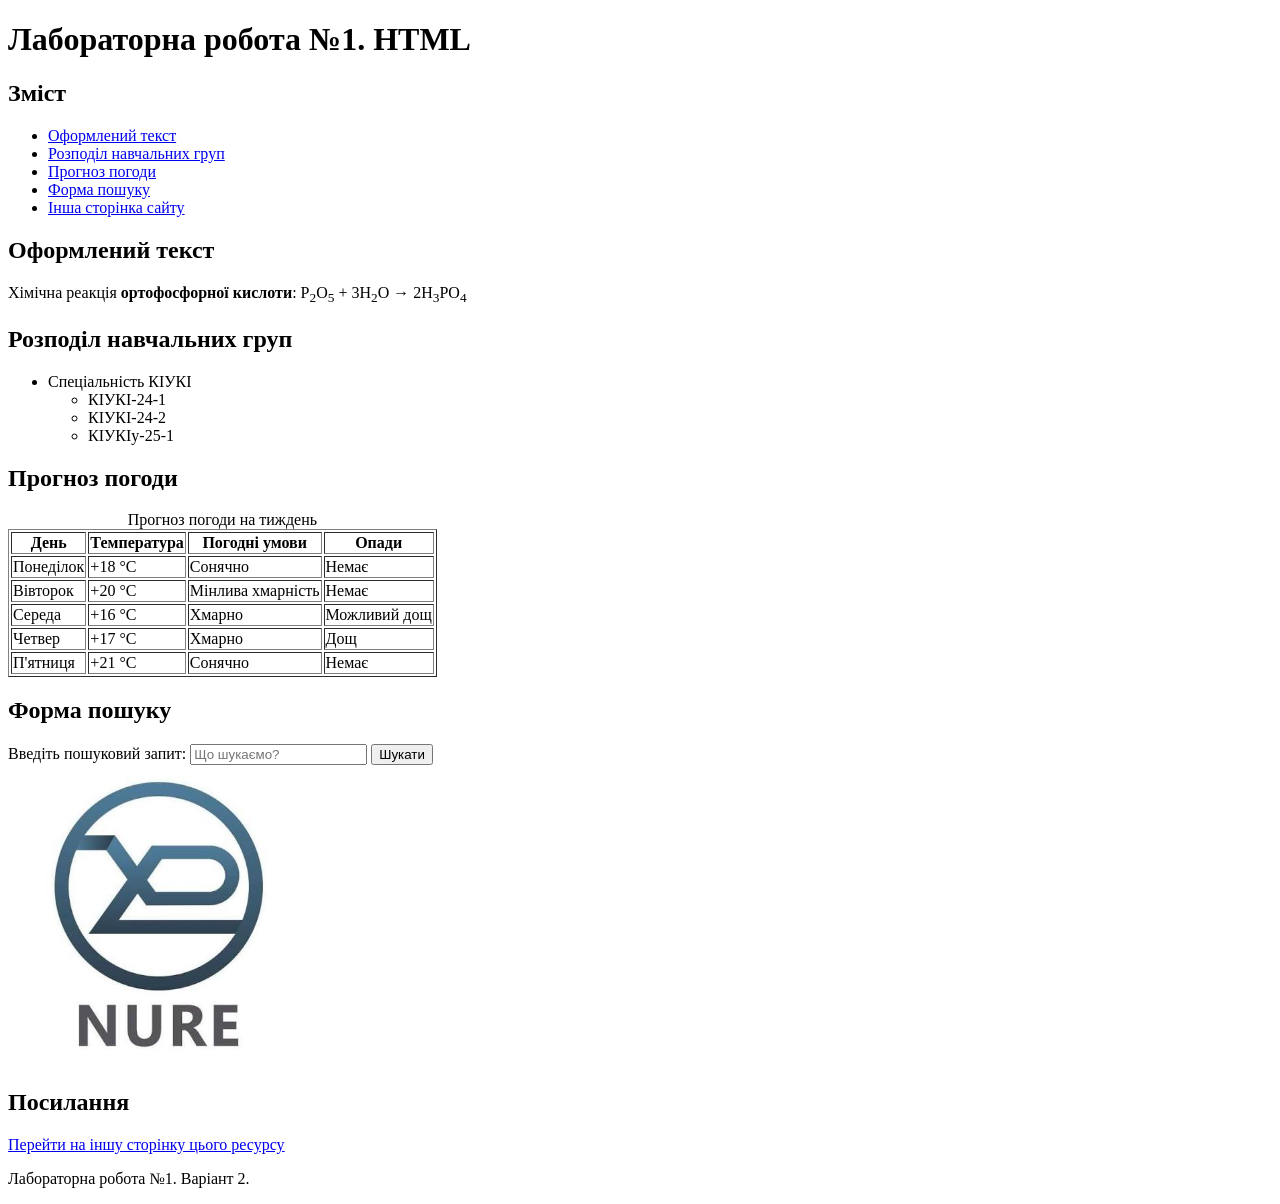
==== index.html @ 472a040c "Add files via upload" ====
<!DOCTYPE html>
<html lang="uk">
<head>
    <meta charset="UTF-8">
    <meta name="viewport" content="width=device-width, initial-scale=1.0">
    <title>Лабораторна робота №1 — Варіант 2</title>
</head>
<body>

    <header>
        <h1>Лабораторна робота №1. HTML</h1>

        <nav>
            <h2>Зміст</h2>
            <ul>
                <li><a href="#text">Оформлений текст</a></li>
                <li><a href="#list">Розподіл навчальних груп</a></li>
                <li><a href="#weather">Прогноз погоди</a></li>
                <li><a href="#search">Форма пошуку</a></li>
                <li><a href="second.html">Інша сторінка сайту</a></li>
            </ul>
        </nav>
    </header>

    <main>

        <!-- Оформлений текст -->
        <section id="text">
            <h2>Оформлений текст</h2>

            <p>
                Хімічна реакція
                <b>ортофосфорної кислоти</b>:
                P<sub>2</sub>O<sub>5</sub> +
                3H<sub>2</sub>O &rarr;
                2H<sub>3</sub>PO<sub>4</sub>
            </p>
        </section>

        <!-- Двохрівневий список навчальних груп -->
        <section id="list">
            <h2>Розподіл навчальних груп</h2>

            <ul>
                <li>Спеціальність КІУКІ
                    <ul>
                        <li>КІУКІ-24-1</li>
                        <li>КІУКІ-24-2</li>
                        <li>КІУКІу-25-1</li>
                    </ul>
                </li>
            </ul>
        </section>

        <!-- Таблиця прогнозу погоди -->
        <section id="weather">
            <h2>Прогноз погоди</h2>

            <table border="1">
                <caption>Прогноз погоди на тиждень</caption>

                <thead>
                    <tr>
                        <th>День</th>
                        <th>Температура</th>
                        <th>Погодні умови</th>
                        <th>Опади</th>
                    </tr>
                </thead>

                <tbody>
                    <tr>
                        <td>Понеділок</td>
                        <td>+18 °C</td>
                        <td>Сонячно</td>
                        <td>Немає</td>
                    </tr>

                    <tr>
                        <td>Вівторок</td>
                        <td>+20 °C</td>
                        <td>Мінлива хмарність</td>
                        <td>Немає</td>
                    </tr>

                    <tr>
                        <td>Середа</td>
                        <td>+16 °C</td>
                        <td>Хмарно</td>
                        <td>Можливий дощ</td>
                    </tr>

                    <tr>
                        <td>Четвер</td>
                        <td>+17 °C</td>
                        <td>Хмарно</td>
                        <td>Дощ</td>
                    </tr>

                    <tr>
                        <td>П'ятниця</td>
                        <td>+21 °C</td>
                        <td>Сонячно</td>
                        <td>Немає</td>
                    </tr>
                </tbody>
            </table>
        </section>

        <!-- Форма пошуку -->
        <section id="search">
            <h2>Форма пошуку</h2>

            <form action="second.html" method="get">
                <label for="query">Введіть пошуковий запит:</label>

                <input
                    type="search"
                    id="query"
                    name="query"
                    placeholder="Що шукаємо?"
                    required
                >

                <button type="submit">Шукати</button>
            </form>
        </section>
<img src="picture.jpg" alt="Моя картина" width="300">

        <!-- Гіперпосилання -->
        <section id="links">
            <h2>Посилання</h2>

            <p>
                <a href="second.html">
                    Перейти на іншу сторінку цього ресурсу
                </a>
            </p>
        </section>

    </main>

    <footer>
        <p>Лабораторна робота №1. Варіант 2.</p>
    </footer>

</body>
</html>
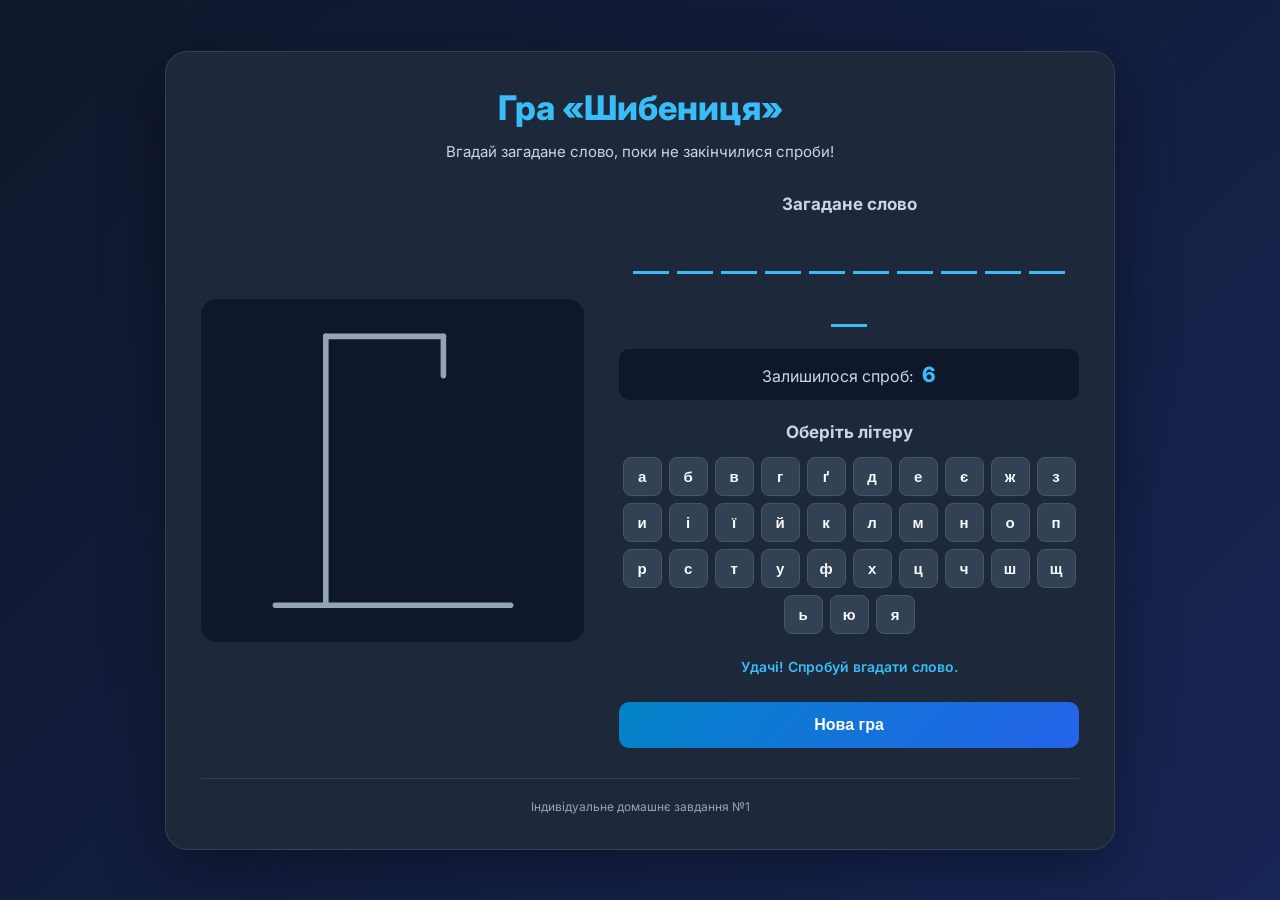
==== commit c196a9f2: "Update index.html" ====
--- a/index.html
+++ b/index.html
@@ -1,149 +1,75 @@
-
 <!DOCTYPE html>
 <html lang="uk">
 <head>
     <meta charset="UTF-8">
     <meta name="viewport" content="width=device-width, initial-scale=1.0">
-    <title>Лабораторна робота №1 — Варіант 2</title>
+    <meta name="description" content="Гра Шибениця — вгадай загадане слово!">
+    <title>Гра Шибениця</title>
+    <link rel="stylesheet" href="style.css">
+    <script src="script.js" defer></script>
 </head>
 <body>
 
-    <header>
-        <h1>Лабораторна робота №1. HTML</h1>
+    <main class="game-container">
+        <header class="game-header">
+            <h1>Гра «Шибениця»</h1>
+            <p>Вгадай загадане слово, поки не закінчилися спроби!</p>
+        </header>
 
-        <nav>
-            <h2>Зміст</h2>
-            <ul>
-                <li><a href="#text">Оформлений текст</a></li>
-                <li><a href="#list">Розподіл навчальних груп</a></li>
-                <li><a href="#weather">Прогноз погоди</a></li>
-                <li><a href="#search">Форма пошуку</a></li>
-                <li><a href="second.html">Інша сторінка сайту</a></li>
-            </ul>
-        </nav>
-    </header>
+        <section class="game-content">
 
-    <main>
+            <div class="hangman-section">
+                <svg class="hangman-drawing"
+                     viewBox="0 0 250 280"
+                     role="img"
+                     aria-label="Малюнок шибениці">
 
-        <!-- Оформлений текст -->
-        <section id="text">
-            <h2>Оформлений текст</h2>
+                    <line x1="20" y1="260" x2="230" y2="260" class="gallows-part"/>
+                    <line x1="65" y1="260" x2="65" y2="20" class="gallows-part"/>
+                    <line x1="65" y1="20" x2="170" y2="20" class="gallows-part"/>
+                    <line x1="170" y1="20" x2="170" y2="55" class="gallows-part"/>
 
-            <p>
-                Хімічна реакція
-                <b>ортофосфорної кислоти</b>:
-                P<sub>2</sub>O<sub>5</sub> +
-                3H<sub>2</sub>O &rarr;
-                2H<sub>3</sub>PO<sub>4</sub>
-            </p>
+                    <circle cx="170" cy="80" r="25" class="body-part head"/>
+                    <line x1="170" y1="105" x2="170" y2="175" class="body-part"/>
+                    <line x1="170" y1="125" x2="135" y2="150" class="body-part"/>
+                    <line x1="170" y1="125" x2="205" y2="150" class="body-part"/>
+                    <line x1="170" y1="175" x2="140" y2="215" class="body-part"/>
+                    <line x1="170" y1="175" x2="200" y2="215" class="body-part"/>
+                </svg>
+            </div>
+
+            <div class="game-info">
+
+                <div class="word-container">
+                    <h2>Загадане слово</h2>
+                    <div id="word-display" class="word-display"></div>
+                </div>
+
+                <div class="attempts-container">
+                    <p>Залишилося спроб: <span id="attempts">6</span></p>
+                </div>
+
+                <div class="keyboard-container">
+                    <h2>Оберіть літеру</h2>
+                    <div id="keyboard" class="keyboard"></div>
+                </div>
+
+                <div id="message" class="message" aria-live="polite">
+                    Удачі! Спробуй вгадати слово.
+                </div>
+
+                <button id="restart-button" class="restart-button">
+                    Нова гра
+                </button>
+
+            </div>
         </section>
 
-        <!-- Двохрівневий список навчальних груп -->
-        <section id="list">
-            <h2>Розподіл навчальних груп</h2>
-
-            <ul>
-                <li>Спеціальність КІУКІ
-                    <ul>
-                        <li>КІУКІ-24-1</li>
-                        <li>КІУКІ-24-2</li>
-                        <li>КІУКІу-25-1</li>
-                    </ul>
-                </li>
-            </ul>
-        </section>
-
-        <!-- Таблиця прогнозу погоди -->
-        <section id="weather">
-            <h2>Прогноз погоди</h2>
-
-            <table border="1">
-                <caption>Прогноз погоди на тиждень</caption>
-
-                <thead>
-                    <tr>
-                        <th>День</th>
-                        <th>Температура</th>
-                        <th>Погодні умови</th>
-                        <th>Опади</th>
-                    </tr>
-                </thead>
-
-                <tbody>
-                    <tr>
-                        <td>Понеділок</td>
-                        <td>+18 °C</td>
-                        <td>Сонячно</td>
-                        <td>Немає</td>
-                    </tr>
-
-                    <tr>
-                        <td>Вівторок</td>
-                        <td>+20 °C</td>
-                        <td>Мінлива хмарність</td>
-                        <td>Немає</td>
-                    </tr>
-
-                    <tr>
-                        <td>Середа</td>
-                        <td>+16 °C</td>
-                        <td>Хмарно</td>
-                        <td>Можливий дощ</td>
-                    </tr>
-
-                    <tr>
-                        <td>Четвер</td>
-                        <td>+17 °C</td>
-                        <td>Хмарно</td>
-                        <td>Дощ</td>
-                    </tr>
-
-                    <tr>
-                        <td>П'ятниця</td>
-                        <td>+21 °C</td>
-                        <td>Сонячно</td>
-                        <td>Немає</td>
-                    </tr>
-                </tbody>
-            </table>
-        </section>
-
-        <!-- Форма пошуку -->
-        <section id="search">
-            <h2>Форма пошуку</h2>
-
-            <form action="second.html" method="get">
-                <label for="query">Введіть пошуковий запит:</label>
-
-                <input
-                    type="search"
-                    id="query"
-                    name="query"
-                    placeholder="Що шукаємо?"
-                    required
-                >
-
-                <button type="submit">Шукати</button>
-            </form>
-        </section>
-<img src="picture.jpg" alt="Моя картина" width="300">
-
-        <!-- Гіперпосилання -->
-        <section id="links">
-            <h2>Посилання</h2>
-
-            <p>
-                <a href="second.html">
-                    Перейти на іншу сторінку цього ресурсу
-                </a>
-            </p>
-        </section>
+        <footer class="game-footer">
+            <p>Індивідуальне домашнє завдання №1</p>
+        </footer>
 
     </main>
 
-    <footer>
-        <p>Лабораторна робота №1. Варіант 2.</p>
-    </footer>
-
 </body>
 </html>
--- a/style.css
+++ b/style.css
@@ -0,0 +1,259 @@
+
+@import url('https://fonts.googleapis.com/css2?family=Inter:wght@400;500;600;700;800&display=swap');
+
+* {
+    margin: 0;
+    padding: 0;
+    box-sizing: border-box;
+}
+
+body {
+    min-height: 100vh;
+    display: flex;
+    justify-content: center;
+    align-items: center;
+    padding: 30px 15px;
+    font-family: 'Inter', Arial, sans-serif;
+    color: #f1f5f9;
+    background: linear-gradient(135deg, #0f172a, #172554);
+}
+
+.game-container {
+    width: 100%;
+    max-width: 950px;
+    padding: 35px;
+    background: rgba(30, 41, 59, 0.96);
+    border: 1px solid #334155;
+    border-radius: 22px;
+    box-shadow: 0 20px 60px rgba(0, 0, 0, 0.35);
+}
+
+.game-header {
+    text-align: center;
+    margin-bottom: 30px;
+}
+
+.game-header h1 {
+    margin-bottom: 12px;
+    font-size: 34px;
+    font-weight: 800;
+    color: #38bdf8;
+}
+
+.game-header p {
+    color: #cbd5e1;
+    font-size: 15px;
+    line-height: 1.6;
+}
+
+.game-content {
+    display: grid;
+    grid-template-columns: 1fr 1.2fr;
+    gap: 35px;
+    align-items: center;
+}
+
+.hangman-section {
+    display: flex;
+    justify-content: center;
+    align-items: center;
+    min-height: 320px;
+    padding: 15px;
+    background: #0f172a;
+    border-radius: 16px;
+}
+
+.hangman-drawing {
+    width: 100%;
+    max-width: 280px;
+    height: auto;
+}
+
+.gallows-part {
+    stroke: #94a3b8;
+    stroke-width: 5;
+    stroke-linecap: round;
+    fill: none;
+}
+
+.body-part {
+    stroke: #f87171;
+    stroke-width: 5;
+    stroke-linecap: round;
+    fill: none;
+    opacity: 0;
+    transition: opacity 0.3s ease;
+}
+
+.body-part.visible {
+    opacity: 1;
+}
+
+.game-info {
+    display: flex;
+    flex-direction: column;
+    gap: 22px;
+}
+
+.word-container h2,
+.keyboard-container h2 {
+    margin-bottom: 15px;
+    font-size: 17px;
+    color: #cbd5e1;
+    text-align: center;
+}
+
+.word-display {
+    display: flex;
+    justify-content: center;
+    flex-wrap: wrap;
+    gap: 8px;
+    min-height: 48px;
+}
+
+.letter {
+    width: 36px;
+    height: 45px;
+    display: flex;
+    justify-content: center;
+    align-items: center;
+    border-bottom: 3px solid #38bdf8;
+    font-size: 24px;
+    font-weight: 700;
+    color: #f8fafc;
+}
+
+.attempts-container {
+    padding: 13px;
+    text-align: center;
+    background: #0f172a;
+    border-radius: 10px;
+    color: #cbd5e1;
+}
+
+.attempts-container span {
+    margin-left: 5px;
+    color: #38bdf8;
+    font-size: 21px;
+    font-weight: 800;
+}
+
+.keyboard {
+    display: flex;
+    justify-content: center;
+    flex-wrap: wrap;
+    gap: 7px;
+}
+
+.key {
+    width: 39px;
+    height: 39px;
+    border: 1px solid #475569;
+    border-radius: 8px;
+    background: #334155;
+    color: #f8fafc;
+    font-size: 15px;
+    font-weight: 600;
+    cursor: pointer;
+    transition: 0.2s ease;
+}
+
+.key:hover:not(:disabled) {
+    background: #0284c7;
+    border-color: #38bdf8;
+    transform: translateY(-2px);
+}
+
+.key:disabled {
+    opacity: 0.35;
+    cursor: not-allowed;
+}
+
+.key.correct {
+    background: #15803d;
+    border-color: #22c55e;
+    opacity: 1;
+}
+
+.key.wrong {
+    background: #991b1b;
+    border-color: #ef4444;
+    opacity: 0.65;
+}
+
+.message {
+    min-height: 24px;
+    text-align: center;
+    font-size: 14px;
+    font-weight: 600;
+    color: #38bdf8;
+    line-height: 1.5;
+}
+
+.message.win {
+    color: #4ade80;
+}
+
+.message.lose {
+    color: #f87171;
+}
+
+.restart-button {
+    width: 100%;
+    padding: 14px;
+    border: none;
+    border-radius: 10px;
+    background: linear-gradient(135deg, #0284c7, #2563eb);
+    color: white;
+    font-size: 16px;
+    font-weight: 700;
+    cursor: pointer;
+    transition: 0.2s ease;
+}
+
+.restart-button:hover {
+    transform: translateY(-2px);
+    box-shadow: 0 7px 20px rgba(37, 99, 235, 0.35);
+}
+
+.game-footer {
+    margin-top: 30px;
+    padding-top: 20px;
+    border-top: 1px solid #334155;
+    text-align: center;
+    color: #94a3b8;
+    font-size: 12px;
+}
+
+@media (max-width: 700px) {
+    body {
+        padding: 15px 10px;
+    }
+
+    .game-container {
+        padding: 22px 16px;
+    }
+
+    .game-header h1 {
+        font-size: 27px;
+    }
+
+    .game-content {
+        grid-template-columns: 1fr;
+        gap: 25px;
+    }
+
+    .hangman-section {
+        min-height: 250px;
+    }
+
+    .hangman-drawing {
+        max-width: 220px;
+    }
+
+    .key {
+        width: 35px;
+        height: 37px;
+        font-size: 13px;
+    }
+}
